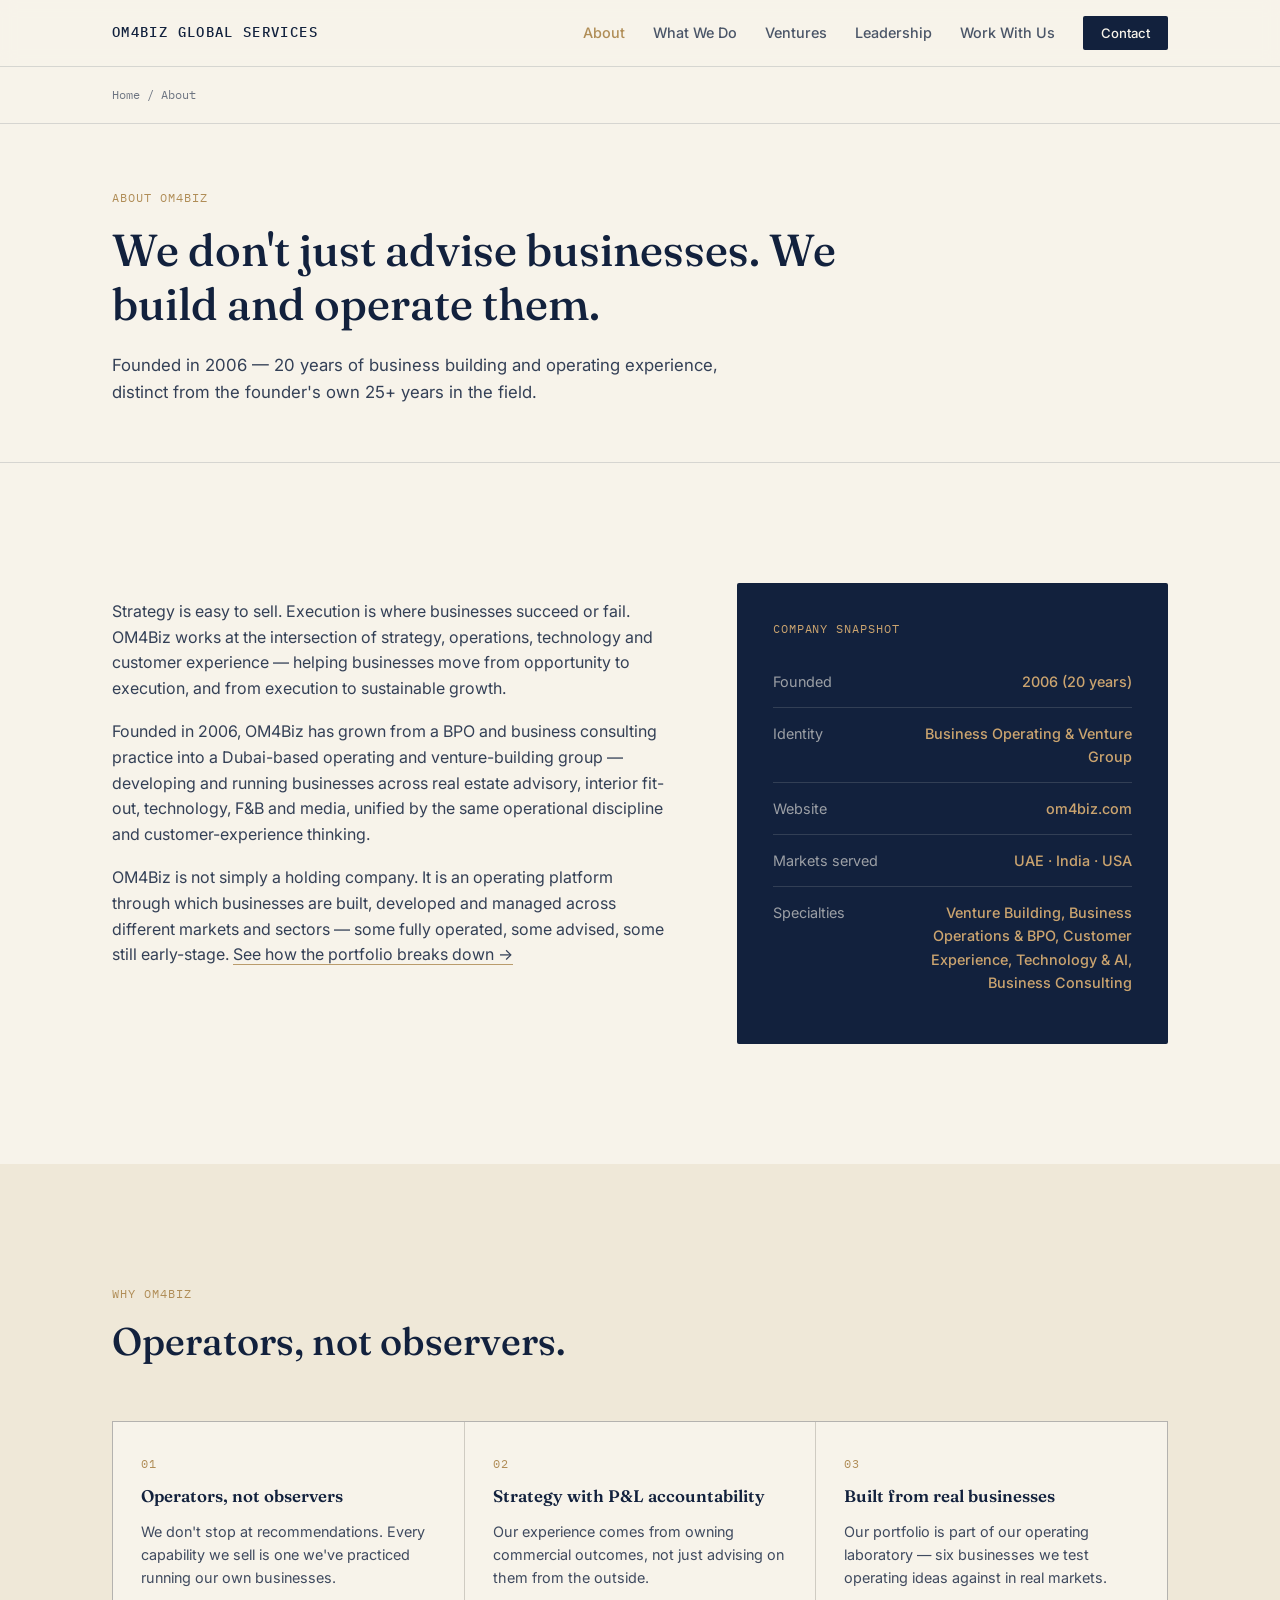
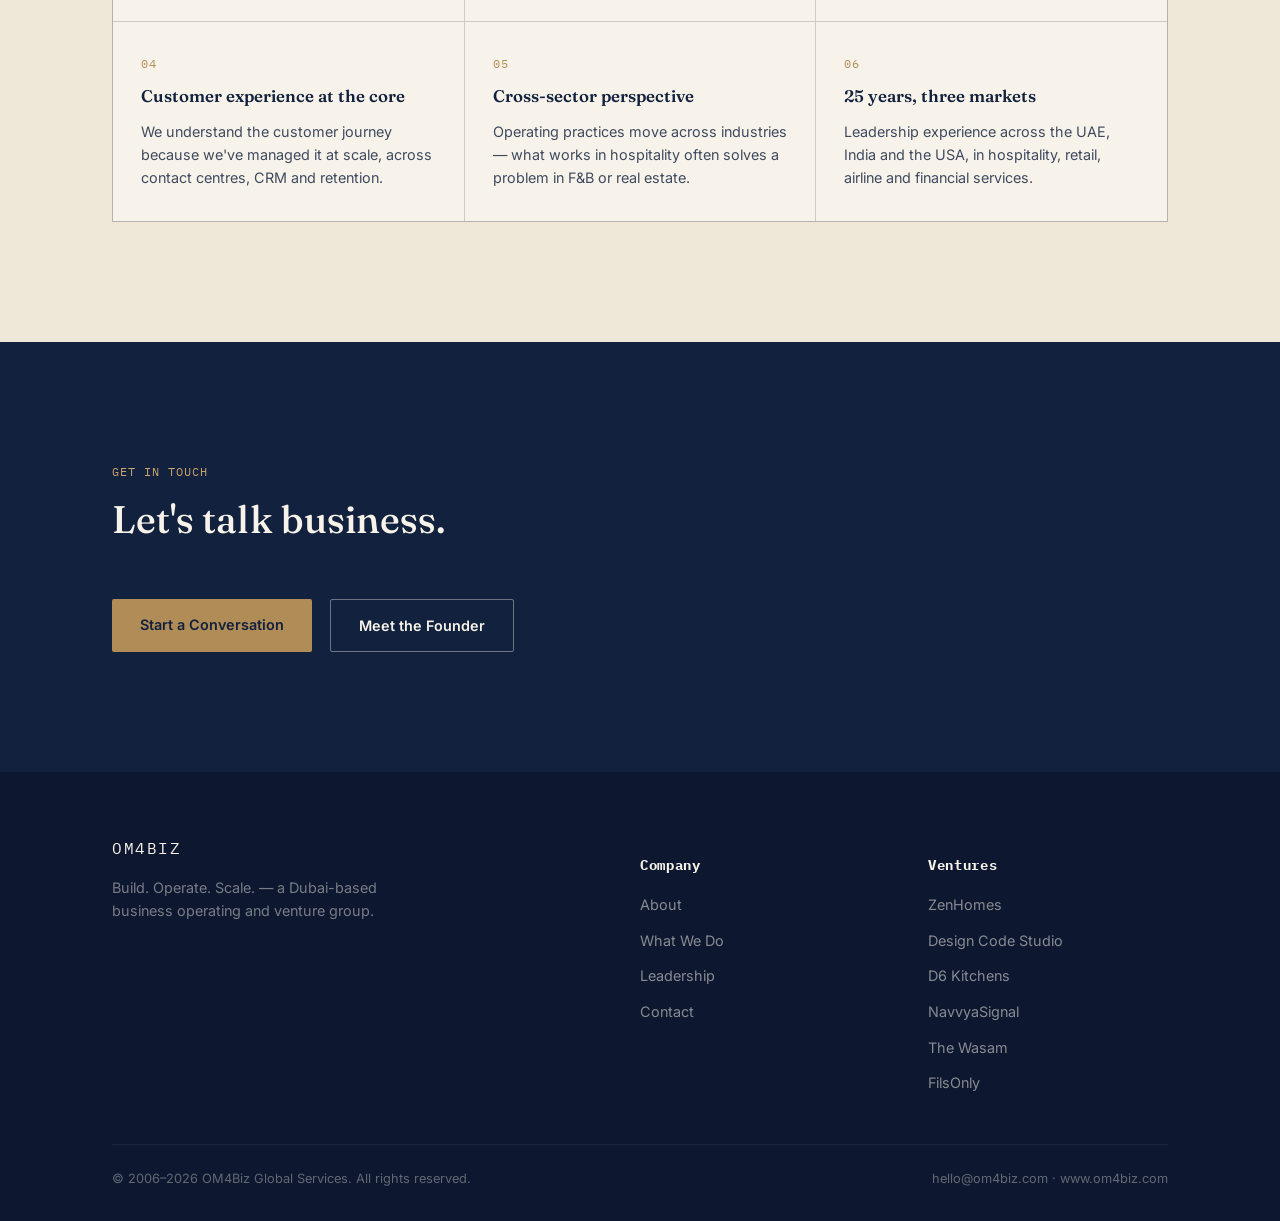
==== about/index.html @ bf088ee4 "Add full multi-page site Add full multi-page site" ====
<!DOCTYPE html>
<html lang="en">
<head>
<meta charset="UTF-8">
<meta name="viewport" content="width=device-width, initial-scale=1.0">
<title>About OM4Biz | Business Operating Group Dubai</title>
<meta name="description" content="OM4Biz was built on 25+ years of operating, customer experience and P&L leadership across the UAE, India and USA — 20 years as a company, developing six businesses and ventures.">
<link rel="canonical" href="https://www.om4biz.com/about/">
<meta property="og:title" content="About OM4Biz">
<meta property="og:description" content="OM4Biz was built on 25+ years of operating, customer experience and P&L leadership across the UAE, India and USA.">
<meta property="og:image" content="https://www.om4biz.com/og-image.png">
<meta property="og:type" content="website">
<meta property="og:url" content="https://www.om4biz.com/about/">
<meta name="twitter:card" content="summary_large_image">
<link rel="preconnect" href="https://fonts.googleapis.com">
<link rel="preconnect" href="https://fonts.gstatic.com" crossorigin>
<link href="https://fonts.googleapis.com/css2?family=Fraunces:opsz,wght@9..144,400;9..144,500;9..144,600;9..144,700&family=Inter:wght@400;500;600&family=IBM+Plex+Mono:wght@400;500&display=swap" rel="stylesheet">
<link rel="stylesheet" href="/assets/style.css">
<script type="application/ld+json">
{"@context":"https://schema.org","@type":"BreadcrumbList","itemListElement":[{"@type":"ListItem","position":1,"name":"Home","item":"https://www.om4biz.com/"},{"@type":"ListItem","position":2,"name":"About","item":"https://www.om4biz.com/about/"}]}
</script>
</head>
<body>

<header class="nav">
  <div class="nav-inner">
    <a class="nav-brand" href="/">OM4BIZ GLOBAL SERVICES</a>
    <ul class="nav-links">
      <li><a href="/about/" class="active">About</a></li>
      <li><a href="/what-we-do/">What We Do</a></li>
      <li><a href="/ventures/">Ventures</a></li>
      <li><a href="/leadership/">Leadership</a></li>
      <li><a href="/work-with-us/">Work With Us</a></li>
      <li><a href="/contact/" class="nav-cta">Contact</a></li>
    </ul>
  </div>
</header>

<nav class="breadcrumb"><div class="wrap"><a href="/">Home</a> / About</div></nav>

<section class="page-hero">
  <div class="wrap">
    <span class="mono">About OM4Biz</span>
    <h1>We don't just advise businesses. We build and operate them.</h1>
    <p class="lead">Founded in 2006 — 20 years of business building and operating experience, distinct from the founder's own 25+ years in the field.</p>
  </div>
</section>

<section>
  <div class="wrap">
    <div class="about-grid">
      <div class="reveal">
        <p>Strategy is easy to sell. Execution is where businesses succeed or fail. OM4Biz works at the intersection of strategy, operations, technology and customer experience — helping businesses move from opportunity to execution, and from execution to sustainable growth.</p>
        <p>Founded in 2006, OM4Biz has grown from a BPO and business consulting practice into a Dubai-based operating and venture-building group — developing and running businesses across real estate advisory, interior fit-out, technology, F&B and media, unified by the same operational discipline and customer-experience thinking.</p>
        <p>OM4Biz is not simply a holding company. It is an operating platform through which businesses are built, developed and managed across different markets and sectors — some fully operated, some advised, some still early-stage. <a href="/ventures/" style="border-bottom:1px solid var(--gold);text-decoration:none;">See how the portfolio breaks down →</a></p>
      </div>
      <div class="snapshot reveal">
        <div class="mono" style="color:var(--gold-soft);margin-bottom:18px;">Company snapshot</div>
        <div class="row"><dt>Founded</dt><dd>2006 (20 years)</dd></div>
        <div class="row"><dt>Identity</dt><dd>Business Operating & Venture Group</dd></div>
        <div class="row"><dt>Website</dt><dd>om4biz.com</dd></div>
        <div class="row"><dt>Markets served</dt><dd>UAE · India · USA</dd></div>
        <div class="row"><dt>Specialties</dt><dd>Venture Building, Business Operations & BPO, Customer Experience, Technology & AI, Business Consulting</dd></div>
      </div>
    </div>
  </div>
</section>

<section style="background:var(--paper-dim);">
  <div class="wrap">
    <div class="section-head reveal">
      <span class="mono">Why OM4Biz</span>
      <h2>Operators, not observers.</h2>
    </div>
    <div class="why-grid reveal">
      <div class="why-card">
        <span class="mono">01</span>
        <h3>Operators, not observers</h3>
        <p>We don't stop at recommendations. Every capability we sell is one we've practiced running our own businesses.</p>
      </div>
      <div class="why-card">
        <span class="mono">02</span>
        <h3>Strategy with P&L accountability</h3>
        <p>Our experience comes from owning commercial outcomes, not just advising on them from the outside.</p>
      </div>
      <div class="why-card">
        <span class="mono">03</span>
        <h3>Built from real businesses</h3>
        <p>Our portfolio is part of our operating laboratory — six businesses we test operating ideas against in real markets.</p>
      </div>
      <div class="why-card">
        <span class="mono">04</span>
        <h3>Customer experience at the core</h3>
        <p>We understand the customer journey because we've managed it at scale, across contact centres, CRM and retention.</p>
      </div>
      <div class="why-card">
        <span class="mono">05</span>
        <h3>Cross-sector perspective</h3>
        <p>Operating practices move across industries — what works in hospitality often solves a problem in F&B or real estate.</p>
      </div>
      <div class="why-card">
        <span class="mono">06</span>
        <h3>25 years, three markets</h3>
        <p>Leadership experience across the UAE, India and the USA, in hospitality, retail, airline and financial services.</p>
      </div>
    </div>
  </div>
</section>

<section id="contact-section">
  <div class="wrap">
    <div class="section-head reveal">
      <span class="mono">Get in touch</span>
      <h2>Let's talk business.</h2>
    </div>
    <div class="cta-row reveal">
      <a href="/contact/" class="btn btn-primary" style="background:var(--gold);color:var(--navy);">Start a Conversation</a>
      <a href="/leadership/" class="btn btn-outline" style="border-color:rgba(247,243,234,0.4);color:var(--paper);">Meet the Founder</a>
    </div>
  </div>
</section>

<footer>
  <div class="wrap">
    <div class="footer-grid">
      <div>
        <div class="footer-brand">OM4BIZ</div>
        <p style="max-width:320px;font-size:0.9rem;opacity:0.7;">Build. Operate. Scale. — a Dubai-based business operating and venture group.</p>
      </div>
      <div>
        <h4>Company</h4>
        <ul>
          <li><a href="/about/">About</a></li>
          <li><a href="/what-we-do/">What We Do</a></li>
          <li><a href="/leadership/">Leadership</a></li>
          <li><a href="/contact/">Contact</a></li>
        </ul>
      </div>
      <div>
        <h4>Ventures</h4>
        <ul>
          <li><a href="https://zenhomesglobal.com" target="_blank" rel="noopener">ZenHomes</a></li>
          <li><a href="https://designcode.ae" target="_blank" rel="noopener">Design Code Studio</a></li>
          <li><a href="https://d6kitchens.com" target="_blank" rel="noopener">D6 Kitchens</a></li>
          <li><a href="https://navvyasignal.com" target="_blank" rel="noopener">NavvyaSignal</a></li>
          <li><a href="https://thewasam.com" target="_blank" rel="noopener">The Wasam</a></li>
          <li><a href="https://www.filsonly.com" target="_blank" rel="noopener">FilsOnly</a></li>
        </ul>
      </div>
    </div>
    <div class="footer-bottom">
      <span>© 2006–2026 OM4Biz Global Services. All rights reserved.</span>
      <span>hello@om4biz.com · www.om4biz.com</span>
    </div>
  </div>
</footer>

<script src="/assets/reveal.js"></script>
</body>
</html>
---- assets/style.css ----
:root{
  --navy:#12213D;
  --navy-soft:#1c3057;
  --gold:#B08D57;
  --gold-soft:#cba46f;
  --paper:#F7F3EA;
  --paper-dim:#efe8d8;
  --ink:#1a1a1a;
  --line:rgba(18,33,61,0.14);
}
*{box-sizing:border-box;}
html{scroll-behavior:smooth;}
body{
  margin:0;
  background:var(--paper);
  color:var(--navy);
  font-family:'Inter',sans-serif;
  font-size:16px;
  line-height:1.6;
}
h1,h2,h3{
  font-family:'Fraunces',serif;
  color:var(--navy);
  margin:0;
}
.mono{
  font-family:'IBM Plex Mono',monospace;
  letter-spacing:0.08em;
  text-transform:uppercase;
  font-size:0.75rem;
}
a{color:inherit;}
.wrap{max-width:1120px;margin:0 auto;padding:0 32px;}
section{padding:120px 0;}

header.nav{
  position:sticky;top:0;z-index:50;
  background:rgba(247,243,234,0.92);
  backdrop-filter:blur(8px);
  border-bottom:1px solid var(--line);
}
.nav-inner{
  max-width:1120px;margin:0 auto;padding:20px 32px;
  display:flex;align-items:center;justify-content:space-between;
}
.nav-brand{font-family:'IBM Plex Mono',monospace;font-weight:500;letter-spacing:0.1em;font-size:0.85rem;text-decoration:none;}
.nav-links{display:flex;gap:28px;list-style:none;margin:0;padding:0;align-items:center;}
.nav-links a{text-decoration:none;font-size:0.9rem;font-weight:500;color:var(--navy);opacity:0.75;transition:opacity .2s;}
.nav-links a:hover,.nav-links a.active{opacity:1;color:var(--gold);}
.nav-links a.nav-cta{
  opacity:1;background:var(--navy);color:var(--paper);padding:9px 18px;border-radius:2px;font-size:0.82rem;
}
.nav-links a.nav-cta:hover{background:var(--gold);color:var(--navy);}

/* Breadcrumb */
.breadcrumb{padding:18px 0;border-bottom:1px solid var(--line);}
.breadcrumb .wrap{font-family:'IBM Plex Mono',monospace;font-size:0.78rem;opacity:0.6;}
.breadcrumb a{text-decoration:none;}
.breadcrumb a:hover{color:var(--gold);}

/* Homepage hero */
.hero{padding-top:100px;padding-bottom:80px;}
.eyebrow{color:var(--gold);font-weight:600;margin-bottom:20px;display:flex;gap:10px;align-items:center;}
.eyebrow::before{content:"";width:28px;height:1px;background:var(--gold);display:inline-block;}
.hero h1{font-size:clamp(2.4rem,4.5vw,3.6rem);font-weight:500;line-height:1.15;max-width:820px;}
.hero h1 em{font-style:italic;color:var(--gold);}
.hero p.lead{max-width:640px;margin:28px 0 40px;font-size:1.05rem;opacity:0.85;}

/* Subpage hero (smaller) */
.page-hero{padding:64px 0 56px;border-bottom:1px solid var(--line);}
.page-hero .mono{color:var(--gold);display:block;margin-bottom:16px;}
.page-hero h1{font-size:clamp(2rem,4vw,2.8rem);font-weight:500;line-height:1.2;max-width:760px;}
.page-hero p.lead{max-width:640px;margin:22px 0 0;font-size:1.05rem;opacity:0.85;}

.cta-row{display:flex;gap:18px;flex-wrap:wrap;}
.btn{
  display:inline-block;padding:14px 28px;border-radius:2px;
  font-weight:600;font-size:0.9rem;text-decoration:none;
  transition:all .2s;
}
.btn-primary{background:var(--navy);color:var(--paper);}
.btn-primary:hover{background:var(--gold);color:var(--navy);}
.btn-outline{border:1px solid var(--navy);color:var(--navy);}
.btn-outline:hover{border-color:var(--gold);color:var(--gold);}

.stat-row{
  display:grid;grid-template-columns:repeat(4,1fr);
  border-top:1px solid var(--line);margin-top:80px;padding-top:40px;gap:24px;
}
.stat b{display:block;font-family:'Fraunces',serif;font-size:2.2rem;color:var(--gold);font-weight:600;}
.stat span{font-size:0.85rem;opacity:0.7;}

.section-head{max-width:640px;margin-bottom:56px;}
.section-head .mono{color:var(--gold);margin-bottom:14px;display:block;}
.section-head h2{font-size:clamp(1.8rem,3vw,2.4rem);font-weight:500;line-height:1.25;}

.about-grid{display:grid;grid-template-columns:1.3fr 1fr;gap:64px;align-items:start;}
.about-grid p{opacity:0.85;margin-bottom:18px;}
.snapshot{background:var(--navy);color:var(--paper);padding:36px;border-radius:2px;}
.snapshot dl{margin:0;}
.snapshot .row{display:flex;justify-content:space-between;padding:14px 0;border-bottom:1px solid rgba(247,243,234,0.14);font-size:0.9rem;gap:16px;}
.snapshot .row:last-child{border-bottom:none;}
.snapshot dt{opacity:0.6;flex-shrink:0;}
.snapshot dd{margin:0;text-align:right;color:var(--gold-soft);font-weight:500;max-width:65%;}

/* Why grid */
.why-grid{display:grid;grid-template-columns:repeat(3,1fr);gap:1px;background:var(--line);border:1px solid var(--line);}
.why-card{background:var(--paper);padding:32px 28px;}
.why-card .mono{color:var(--gold);display:block;margin-bottom:10px;}
.why-card h3{font-size:1.05rem;font-weight:600;margin-bottom:10px;}
.why-card p{font-size:0.9rem;opacity:0.8;margin:0;}

.service-grid{display:grid;grid-template-columns:repeat(3,1fr);gap:1px;background:var(--line);border:1px solid var(--line);}
.grid-4{display:grid;grid-template-columns:repeat(4,1fr);gap:1px;background:var(--line);border:1px solid var(--line);}
.grid-2{display:grid;grid-template-columns:repeat(2,1fr);gap:1px;background:var(--line);border:1px solid var(--line);}
.service-card{background:var(--paper);padding:36px 30px;}
.service-card .mono{color:var(--gold);display:block;margin-bottom:12px;}
.service-card h3{font-size:1.1rem;font-weight:600;margin-bottom:12px;}
.service-card p{font-size:0.92rem;opacity:0.8;margin:0;}
.service-card a.card-link{display:inline-block;margin-top:16px;font-family:'IBM Plex Mono',monospace;font-size:0.78rem;text-decoration:none;border-bottom:1px solid var(--gold);padding-bottom:2px;}
.service-card a.card-link:hover{color:var(--gold);}
.subsection-head{margin:80px 0 32px;}
.subsection-head .mono{color:var(--gold);display:block;margin-bottom:12px;}
.subsection-head h3{font-size:1.4rem;font-weight:500;}

/* Ventures / portfolio */
.portfolio-note{max-width:760px;opacity:0.75;margin-bottom:48px;}
.venture{
  display:grid;grid-template-columns:88px 1fr;gap:28px;
  padding:36px 0;border-top:1px solid var(--line);
}
.venture:last-child{border-bottom:1px solid var(--line);}
.venture-mark{
  width:56px;height:56px;border-radius:2px;background:var(--navy);color:var(--gold-soft);
  display:flex;align-items:center;justify-content:center;font-family:'Fraunces',serif;font-size:1.3rem;font-weight:600;
}
.venture .sector{color:var(--gold);display:block;margin-bottom:8px;}
.venture h3{font-size:1.3rem;font-weight:600;margin-bottom:10px;display:inline-block;}
.venture .status{
  font-family:'IBM Plex Mono',monospace;font-size:0.68rem;letter-spacing:0.08em;text-transform:uppercase;
  color:var(--gold);border:1px solid var(--gold);border-radius:20px;padding:3px 10px;margin-left:12px;vertical-align:middle;
}
.venture p{opacity:0.82;margin:0 0 10px;max-width:640px;}
.venture a.ext{
  font-family:'IBM Plex Mono',monospace;font-size:0.82rem;color:var(--navy);
  text-decoration:none;border-bottom:1px solid var(--gold);padding-bottom:2px;
}
.venture a.ext:hover{color:var(--gold);}
.venture-close{margin-top:48px;padding-top:40px;border-top:1px solid var(--line);text-align:center;}
.venture-close p.big{font-family:'Fraunces',serif;font-size:1.3rem;margin-bottom:16px;}
.venture-close .tag-cloud{justify-content:center;}

/* Case study */
.case-study{background:var(--navy-soft);color:var(--paper);border-radius:2px;padding:44px;margin-top:64px;}
.case-study .mono{color:var(--gold-soft);display:block;margin-bottom:10px;}
.case-study h3{color:var(--paper);font-size:1.5rem;margin-bottom:24px;}
.case-grid{display:grid;grid-template-columns:repeat(3,1fr);gap:32px;}
.case-grid .lbl{font-family:'IBM Plex Mono',monospace;font-size:0.72rem;letter-spacing:0.08em;text-transform:uppercase;color:var(--gold-soft);display:block;margin-bottom:8px;}
.case-grid p{margin:0;opacity:0.88;font-size:0.94rem;}

.tag-cloud{display:flex;flex-wrap:wrap;gap:10px;margin-top:24px;}
.tag-cloud span{
  font-family:'IBM Plex Mono',monospace;font-size:0.78rem;
  border:1px solid var(--line);padding:7px 14px;border-radius:20px;opacity:0.8;
}

/* Leadership / timeline */
.lead-grid{display:grid;grid-template-columns:1fr 1.4fr;gap:64px;align-items:start;}
.lead-card{background:var(--navy);color:var(--paper);padding:40px;border-radius:2px;text-align:center;}
.avatar-placeholder{
  width:104px;height:104px;border-radius:50%;margin:0 auto 20px;
  background:linear-gradient(145deg,var(--gold-soft),var(--gold));
  display:flex;align-items:center;justify-content:center;
  font-family:'Fraunces',serif;font-size:2rem;font-weight:600;color:var(--navy);
}
.lead-card .mono{color:var(--gold-soft);display:block;margin-bottom:6px;}
.lead-card h3{color:var(--paper);font-size:1.3rem;margin-bottom:4px;}
.lead-card p.role{opacity:0.7;font-size:0.9rem;margin-bottom:26px;}
.lead-card .companies{display:flex;flex-wrap:wrap;gap:8px 16px;font-size:0.78rem;font-family:'IBM Plex Mono',monospace;opacity:0.65;justify-content:center;}
blockquote{
  font-family:'Fraunces',serif;font-style:italic;font-size:1.4rem;
  color:var(--navy);border-left:3px solid var(--gold);padding-left:24px;margin:32px 0;
}
.signoff{font-family:'IBM Plex Mono',monospace;letter-spacing:0.1em;text-transform:uppercase;font-size:0.85rem;color:var(--gold);margin-top:28px;}

.timeline{margin-top:32px;}
.timeline-row{display:grid;grid-template-columns:200px 1fr;gap:24px;padding:22px 0;border-top:1px solid var(--line);}
.timeline-row:last-child{border-bottom:1px solid var(--line);}
.timeline-row .company{font-family:'IBM Plex Mono',monospace;font-weight:500;font-size:0.85rem;color:var(--gold);line-height:1.5;}
.timeline-row .company .when{display:block;font-family:'Inter',sans-serif;font-weight:400;text-transform:none;letter-spacing:0;opacity:0.55;font-size:0.78rem;margin-top:6px;}
.timeline-row .detail{opacity:0.85;font-size:0.92rem;}
.timeline-row .detail b{color:var(--navy);}
.timeline-row .detail ul{margin:10px 0 0;padding-left:18px;}
.timeline-row .detail li{margin-bottom:5px;}
@media (max-width:860px){.timeline-row{grid-template-columns:1fr;gap:6px;}}

/* Contact */
#contact-section{background:var(--navy);color:var(--paper);}
#contact-section .section-head h2{color:var(--paper);}
#contact-section .section-head .mono{color:var(--gold-soft);}
.contact-grid{display:grid;grid-template-columns:1fr 1fr;gap:64px;}
.contact-info p{opacity:0.75;margin-bottom:32px;max-width:420px;}
.contact-row{display:flex;gap:16px;align-items:flex-start;margin-bottom:24px;}
.contact-row .icon{
  width:36px;height:36px;border:1px solid rgba(247,243,234,0.25);border-radius:50%;
  display:flex;align-items:center;justify-content:center;color:var(--gold-soft);font-size:0.85rem;flex-shrink:0;
}
.contact-row .lbl{font-size:0.78rem;opacity:0.55;margin-bottom:2px;}
form{display:flex;flex-direction:column;gap:16px;}
form input, form textarea, form select{
  background:rgba(247,243,234,0.06);border:1px solid rgba(247,243,234,0.2);
  color:var(--paper);padding:14px 16px;border-radius:2px;font-family:'Inter',sans-serif;font-size:0.92rem;width:100%;
}
form select{appearance:none;}
form select option{color:var(--ink);}
form label.field-label{font-size:0.78rem;opacity:0.6;margin-bottom:-8px;}
.check-grid{display:grid;grid-template-columns:1fr 1fr;gap:10px 16px;}
.check-item{display:flex;align-items:center;gap:8px;font-size:0.88rem;opacity:0.85;}
.check-item input{width:auto;padding:0;}
form input::placeholder, form textarea::placeholder{color:rgba(247,243,234,0.4);}
form textarea{min-height:100px;resize:vertical;}
form button{
  background:var(--gold);color:var(--navy);border:none;padding:15px 28px;
  font-weight:600;border-radius:2px;cursor:pointer;font-size:0.9rem;transition:opacity .2s;
}
form button:hover{opacity:0.85;}
.form-note{font-size:0.78rem;opacity:0.5;margin-top:4px;}

footer{background:#0d1830;color:rgba(247,243,234,0.65);padding:64px 0 32px;}
.footer-grid{display:grid;grid-template-columns:2fr 1fr 1fr;gap:48px;margin-bottom:48px;}
footer h4{color:var(--paper);font-size:0.85rem;margin-bottom:16px;font-family:'IBM Plex Mono',monospace;letter-spacing:0.05em;}
footer ul{list-style:none;margin:0;padding:0;display:flex;flex-direction:column;gap:10px;}
footer a{text-decoration:none;font-size:0.9rem;opacity:0.8;}
footer a:hover{opacity:1;color:var(--gold-soft);}
.footer-brand{font-family:'IBM Plex Mono',monospace;color:var(--paper);letter-spacing:0.1em;margin-bottom:14px;}
.footer-bottom{border-top:1px solid rgba(247,243,234,0.1);padding-top:24px;font-size:0.8rem;opacity:0.55;display:flex;justify-content:space-between;flex-wrap:wrap;gap:12px;}

.reveal{opacity:0;transform:translateY(16px);transition:opacity .6s ease, transform .6s ease;}
.reveal.in{opacity:1;transform:translateY(0);}

@media (max-width:860px){
  .nav-links{display:none;}
  .stat-row{grid-template-columns:repeat(2,1fr);}
  .about-grid, .lead-grid, .contact-grid{grid-template-columns:1fr;}
  .service-grid, .grid-4, .grid-2, .why-grid, .case-grid{grid-template-columns:1fr;}
  .footer-grid{grid-template-columns:1fr;}
  .check-grid{grid-template-columns:1fr;}
  section{padding:72px 0;}
}
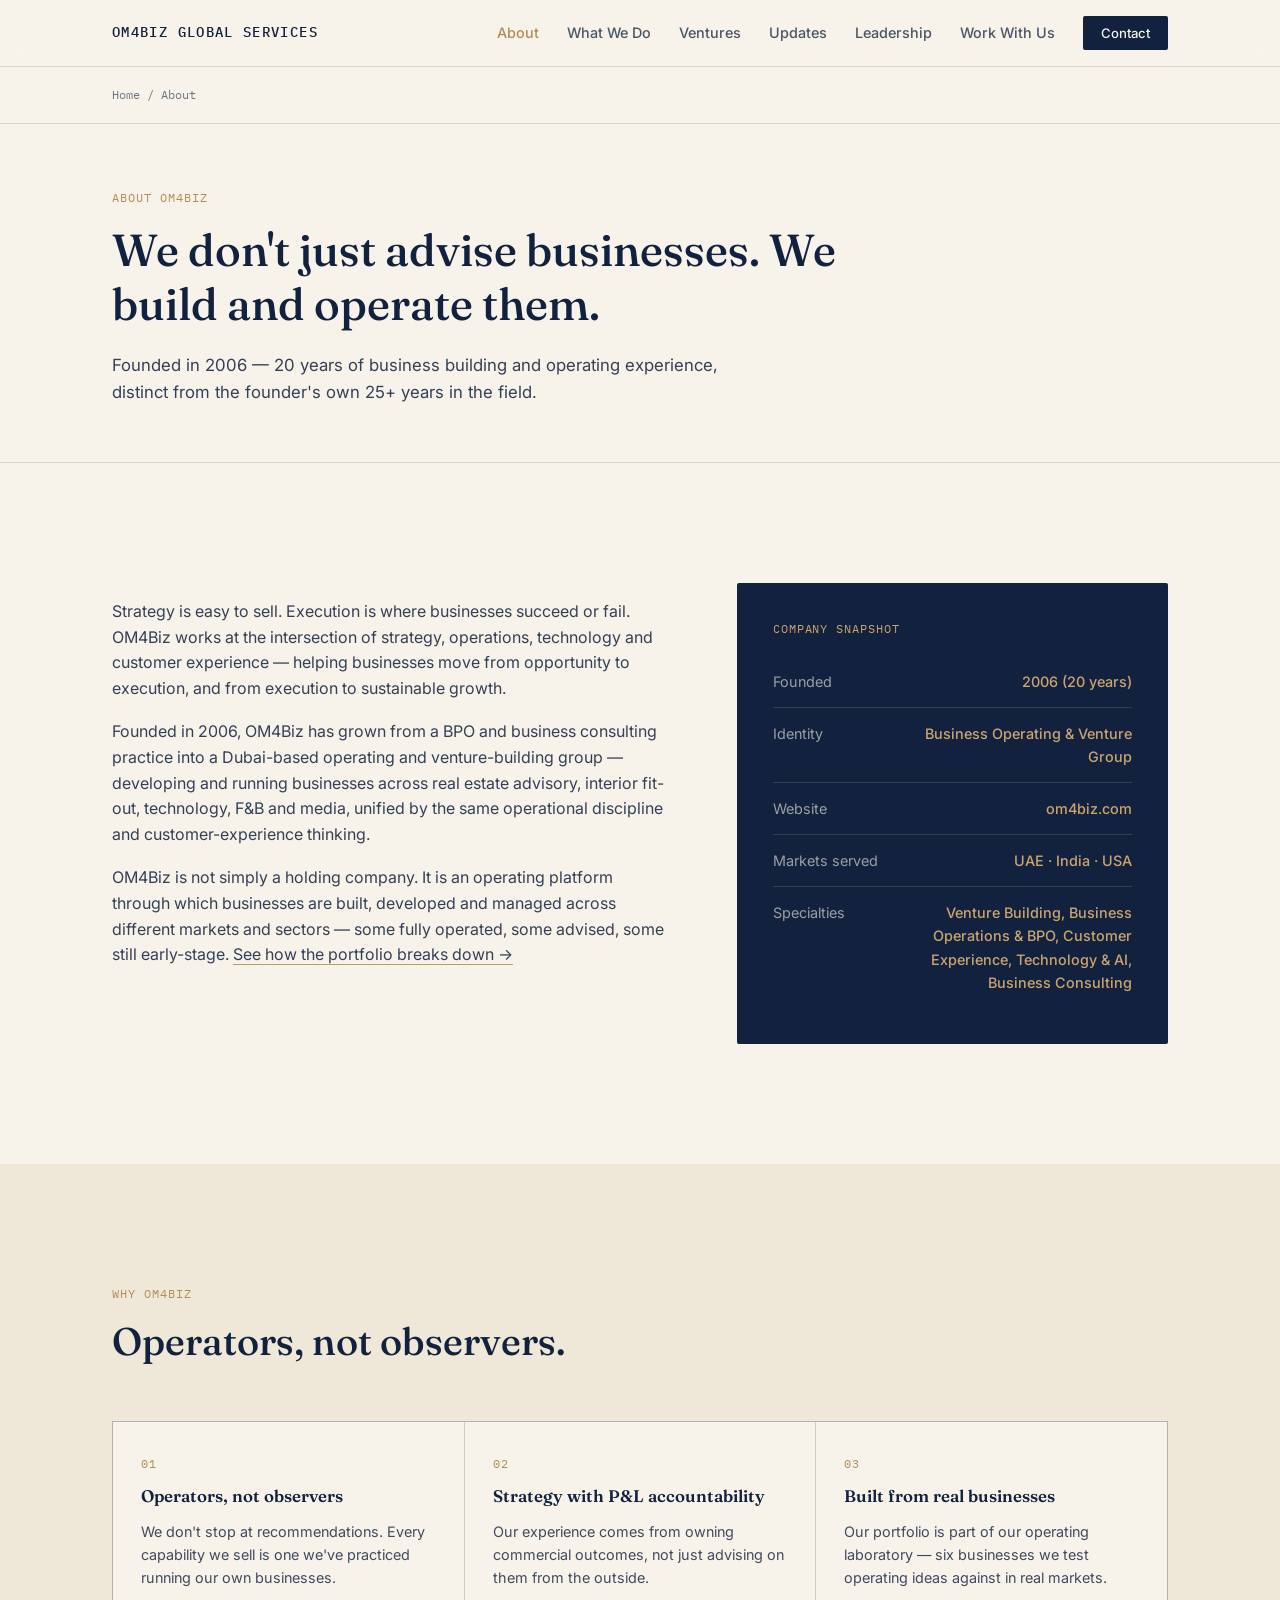
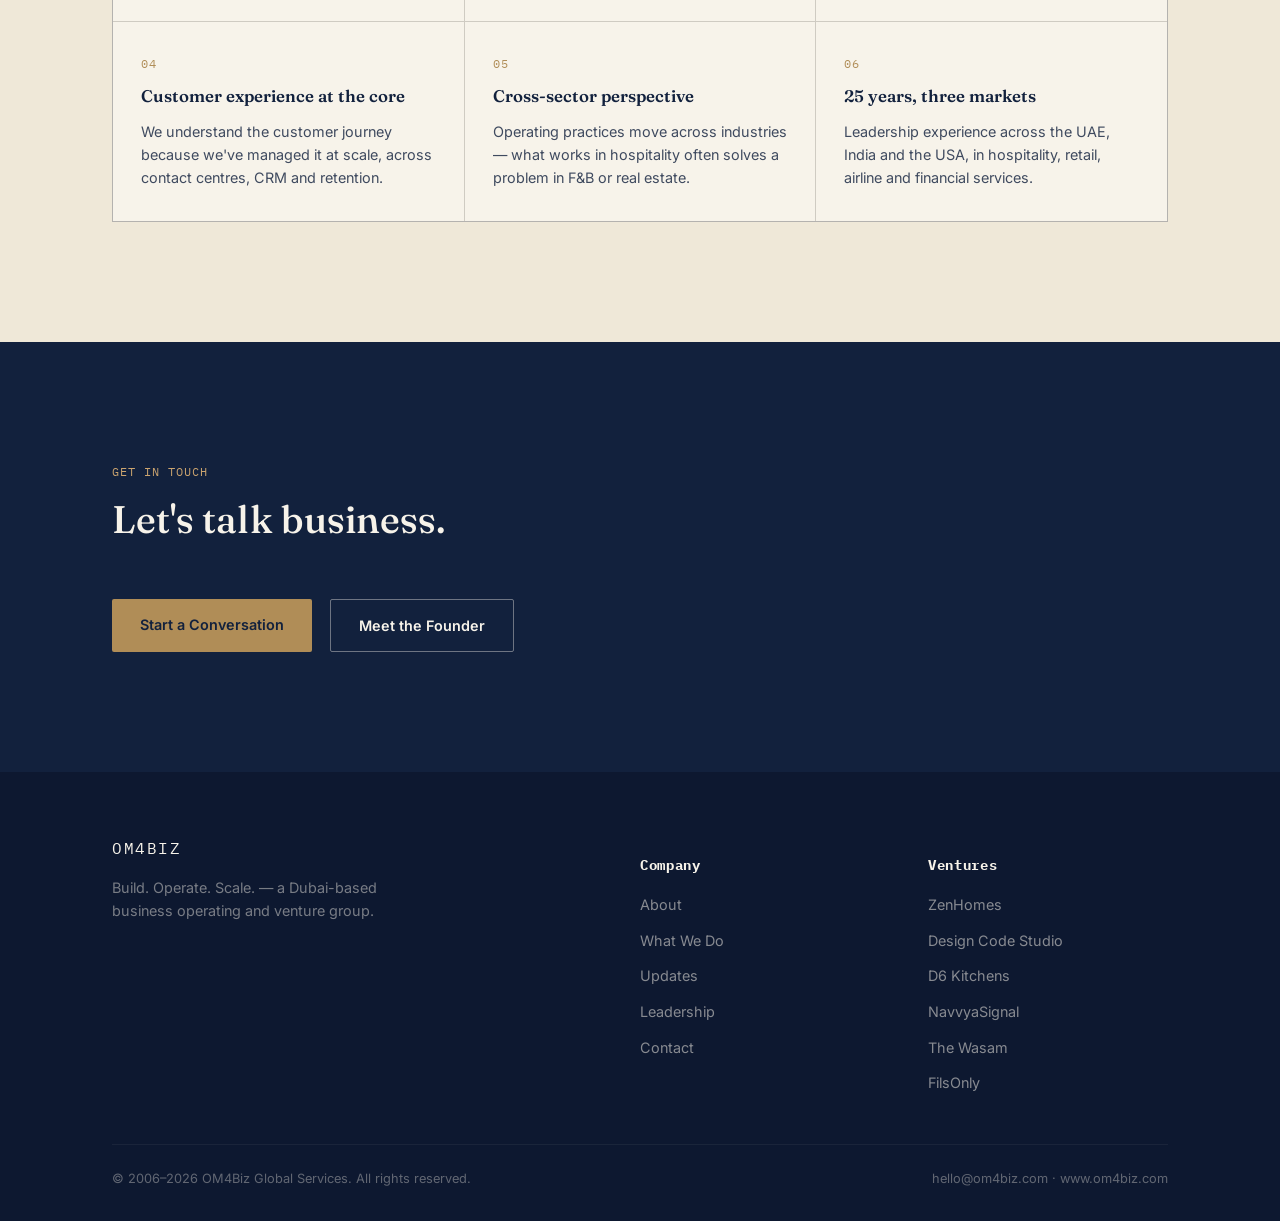
==== commit 51cd7582: "feat: add automated Updates section and RSS feed" ====
--- a/about/index.html
+++ b/about/index.html
@@ -6,6 +6,7 @@
 <title>About OM4Biz | Business Operating Group Dubai</title>
 <meta name="description" content="OM4Biz was built on 25+ years of operating, customer experience and P&L leadership across the UAE, India and USA — 20 years as a company, developing six businesses and ventures.">
 <link rel="canonical" href="https://www.om4biz.com/about/">
+<link rel="alternate" type="application/rss+xml" title="OM4Biz Updates" href="https://www.om4biz.com/feed.xml">
 <meta property="og:title" content="About OM4Biz">
 <meta property="og:description" content="OM4Biz was built on 25+ years of operating, customer experience and P&L leadership across the UAE, India and USA.">
 <meta property="og:image" content="https://www.om4biz.com/og-image.png">
@@ -29,6 +30,7 @@
       <li><a href="/about/" class="active">About</a></li>
       <li><a href="/what-we-do/">What We Do</a></li>
       <li><a href="/ventures/">Ventures</a></li>
+      <li><a href="/updates/">Updates</a></li>
       <li><a href="/leadership/">Leadership</a></li>
       <li><a href="/work-with-us/">Work With Us</a></li>
       <li><a href="/contact/" class="nav-cta">Contact</a></li>
@@ -132,6 +134,7 @@
         <ul>
           <li><a href="/about/">About</a></li>
           <li><a href="/what-we-do/">What We Do</a></li>
+          <li><a href="/updates/">Updates</a></li>
           <li><a href="/leadership/">Leadership</a></li>
           <li><a href="/contact/">Contact</a></li>
         </ul>
--- a/assets/style.css
+++ b/assets/style.css
@@ -194,6 +194,24 @@
 .timeline-row .detail li{margin-bottom:5px;}
 @media (max-width:860px){.timeline-row{grid-template-columns:1fr;gap:6px;}}
 
+/* Updates */
+.rss-link{font-family:'IBM Plex Mono',monospace;font-size:0.82rem;color:var(--navy);text-decoration:none;border-bottom:1px solid var(--gold);padding-bottom:2px;}
+.rss-link:hover{color:var(--gold);}
+.empty-state{max-width:640px;padding:48px 0;opacity:0.8;}
+.empty-state a{color:var(--navy);border-bottom:1px solid var(--gold);text-decoration:none;}
+.update-list{display:flex;flex-direction:column;}
+.update-card{display:grid;grid-template-columns:88px 1fr;gap:28px;padding:36px 0;border-top:1px solid var(--line);}
+.update-card:last-child{border-bottom:1px solid var(--line);}
+.update-mark{width:56px;height:56px;border-radius:2px;background:var(--navy-soft);background-size:cover;background-position:center;}
+.update-meta{color:var(--gold);display:block;margin-bottom:8px;}
+.update-card h3{font-size:1.25rem;font-weight:600;margin-bottom:10px;}
+.update-card h3 a{color:var(--ink);text-decoration:none;}
+.update-card h3 a:hover{color:var(--gold);}
+.update-card p{opacity:0.82;margin:0 0 10px;max-width:640px;}
+.update-body{opacity:0.9;line-height:1.75;}
+.update-body p{margin-bottom:20px;}
+@media (max-width:860px){.update-card{grid-template-columns:1fr;gap:10px;}}
+
 /* Contact */
 #contact-section{background:var(--navy);color:var(--paper);}
 #contact-section .section-head h2{color:var(--paper);}
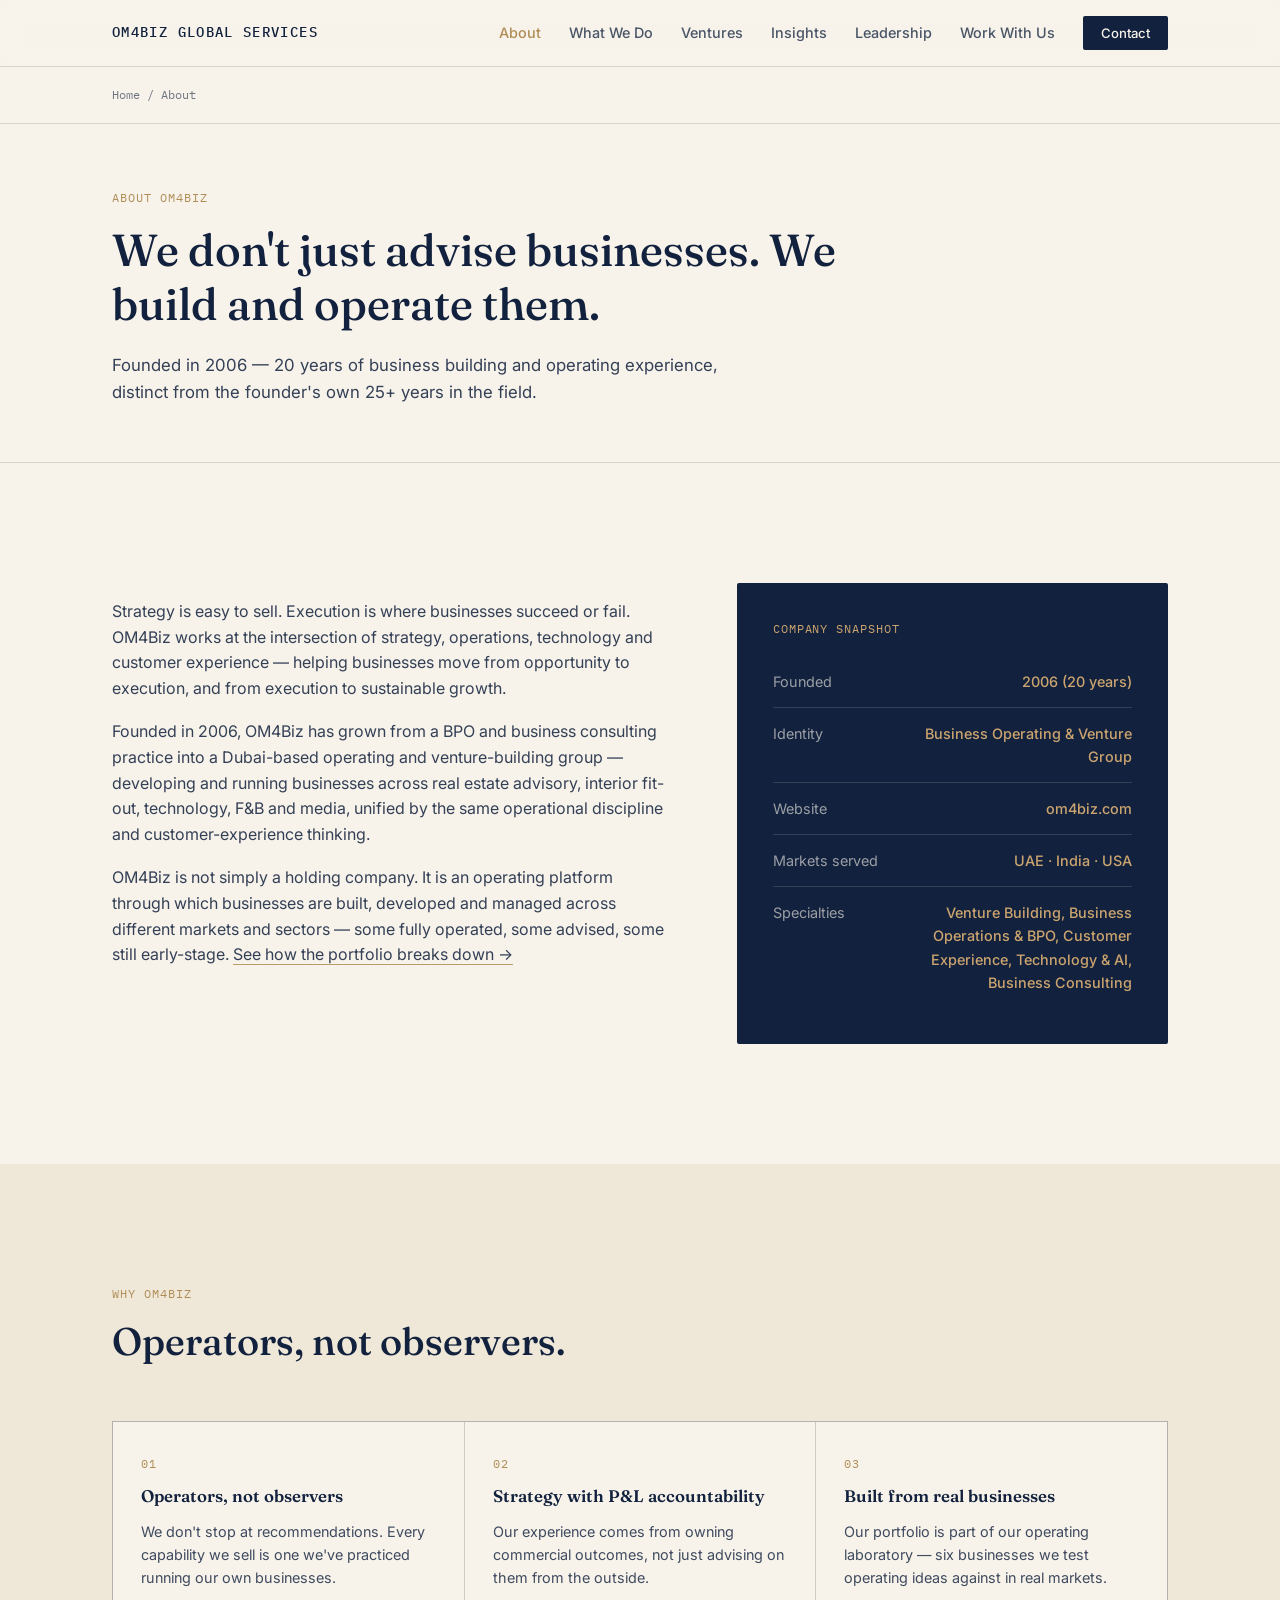
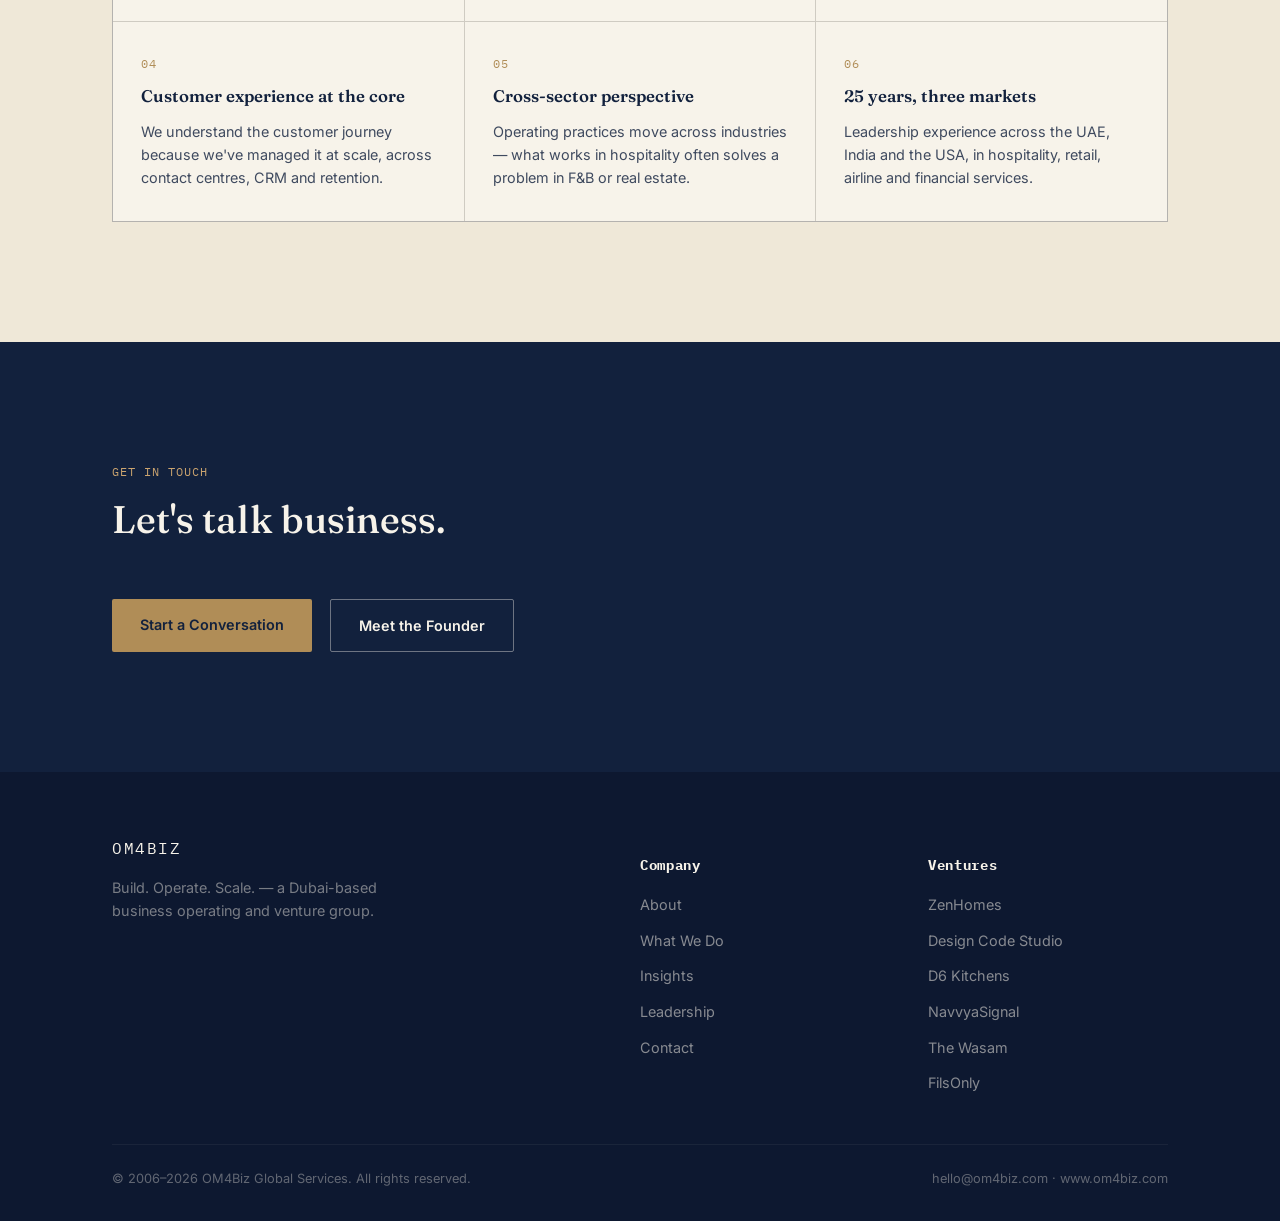
==== commit f5230447: "Rename Updates to Insights; publish UAE retail T-Sukuk insight" ====
--- a/about/index.html
+++ b/about/index.html
@@ -6,7 +6,7 @@
 <title>About OM4Biz | Business Operating Group Dubai</title>
 <meta name="description" content="OM4Biz was built on 25+ years of operating, customer experience and P&L leadership across the UAE, India and USA — 20 years as a company, developing six businesses and ventures.">
 <link rel="canonical" href="https://www.om4biz.com/about/">
-<link rel="alternate" type="application/rss+xml" title="OM4Biz Updates" href="https://www.om4biz.com/feed.xml">
+<link rel="alternate" type="application/rss+xml" title="OM4Biz Insights" href="https://www.om4biz.com/feed.xml">
 <meta property="og:title" content="About OM4Biz">
 <meta property="og:description" content="OM4Biz was built on 25+ years of operating, customer experience and P&L leadership across the UAE, India and USA.">
 <meta property="og:image" content="https://www.om4biz.com/og-image.png">
@@ -30,7 +30,7 @@
       <li><a href="/about/" class="active">About</a></li>
       <li><a href="/what-we-do/">What We Do</a></li>
       <li><a href="/ventures/">Ventures</a></li>
-      <li><a href="/updates/">Updates</a></li>
+      <li><a href="/insights/">Insights</a></li>
       <li><a href="/leadership/">Leadership</a></li>
       <li><a href="/work-with-us/">Work With Us</a></li>
       <li><a href="/contact/" class="nav-cta">Contact</a></li>
@@ -134,7 +134,7 @@
         <ul>
           <li><a href="/about/">About</a></li>
           <li><a href="/what-we-do/">What We Do</a></li>
-          <li><a href="/updates/">Updates</a></li>
+          <li><a href="/insights/">Insights</a></li>
           <li><a href="/leadership/">Leadership</a></li>
           <li><a href="/contact/">Contact</a></li>
         </ul>
--- a/assets/style.css
+++ b/assets/style.css
@@ -265,3 +265,24 @@
   .check-grid{grid-template-columns:1fr;}
   section{padding:72px 0;}
 }
+/* Insights article body */
+.update-byline{margin-top:22px;font-size:0.92rem;opacity:0.8;}
+.update-byline strong{color:var(--navy);font-weight:600;}
+.update-body h2{font-size:1.6rem;font-weight:500;line-height:1.25;margin:52px 0 16px;}
+.update-body h3{font-family:'Inter',sans-serif;font-size:1.05rem;font-weight:600;margin:28px 0 8px;}
+.update-body ul{margin:0 0 20px 20px;padding:0;}
+.update-body li{margin-bottom:10px;}
+.update-body .facts{display:grid;grid-template-columns:repeat(3,1fr);gap:24px 28px;background:var(--navy);color:var(--paper);padding:32px;border-radius:2px;margin:8px 0 40px;}
+.update-body .facts b{display:block;font-family:'Fraunces',serif;font-size:1.8rem;font-weight:600;line-height:1.1;color:var(--paper);}
+.update-body .facts .gold b{color:var(--gold-soft);}
+.update-body .facts span{display:block;margin-top:6px;font-size:0.82rem;opacity:0.75;}
+.update-body .tbl{overflow-x:auto;margin:22px 0 28px;border:1px solid var(--line);}
+.update-body table{border-collapse:collapse;width:100%;min-width:520px;font-size:0.92rem;}
+.update-body th,.update-body td{text-align:left;padding:12px 16px;border-bottom:1px solid var(--line);}
+.update-body th{font-family:'IBM Plex Mono',monospace;font-size:0.78rem;font-weight:500;background:var(--paper-dim);}
+.update-body tr:last-child td{border-bottom:0;}
+.update-body td.num{font-family:'IBM Plex Mono',monospace;}
+.update-body .note{border-left:3px solid var(--gold);background:var(--paper-dim);padding:20px 24px;margin:28px 0;}
+.update-body .note p:last-child{margin:0;}
+.update-body .disclaimer{font-size:0.85rem;opacity:0.7;border-top:1px solid var(--line);padding-top:22px;margin-top:44px;}
+@media (max-width:860px){.update-body .facts{grid-template-columns:repeat(2,1fr);padding:24px;}}
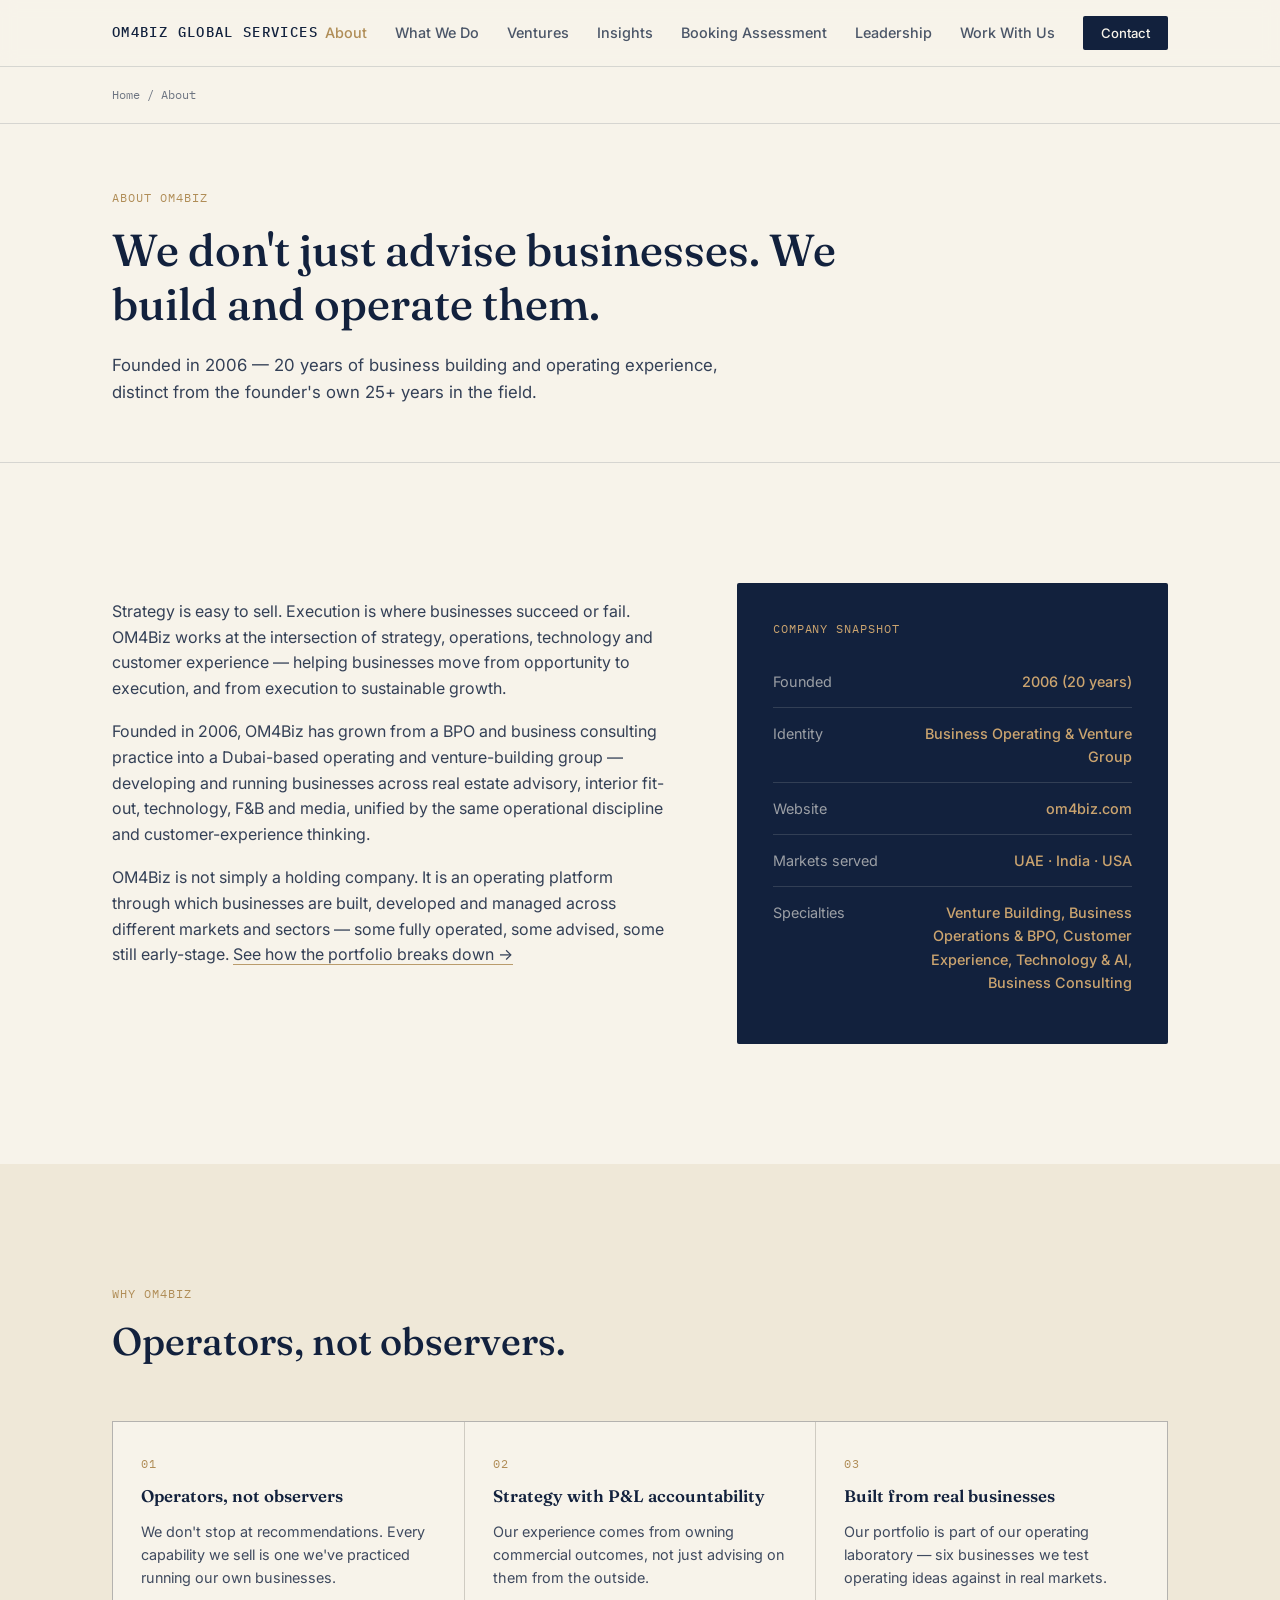
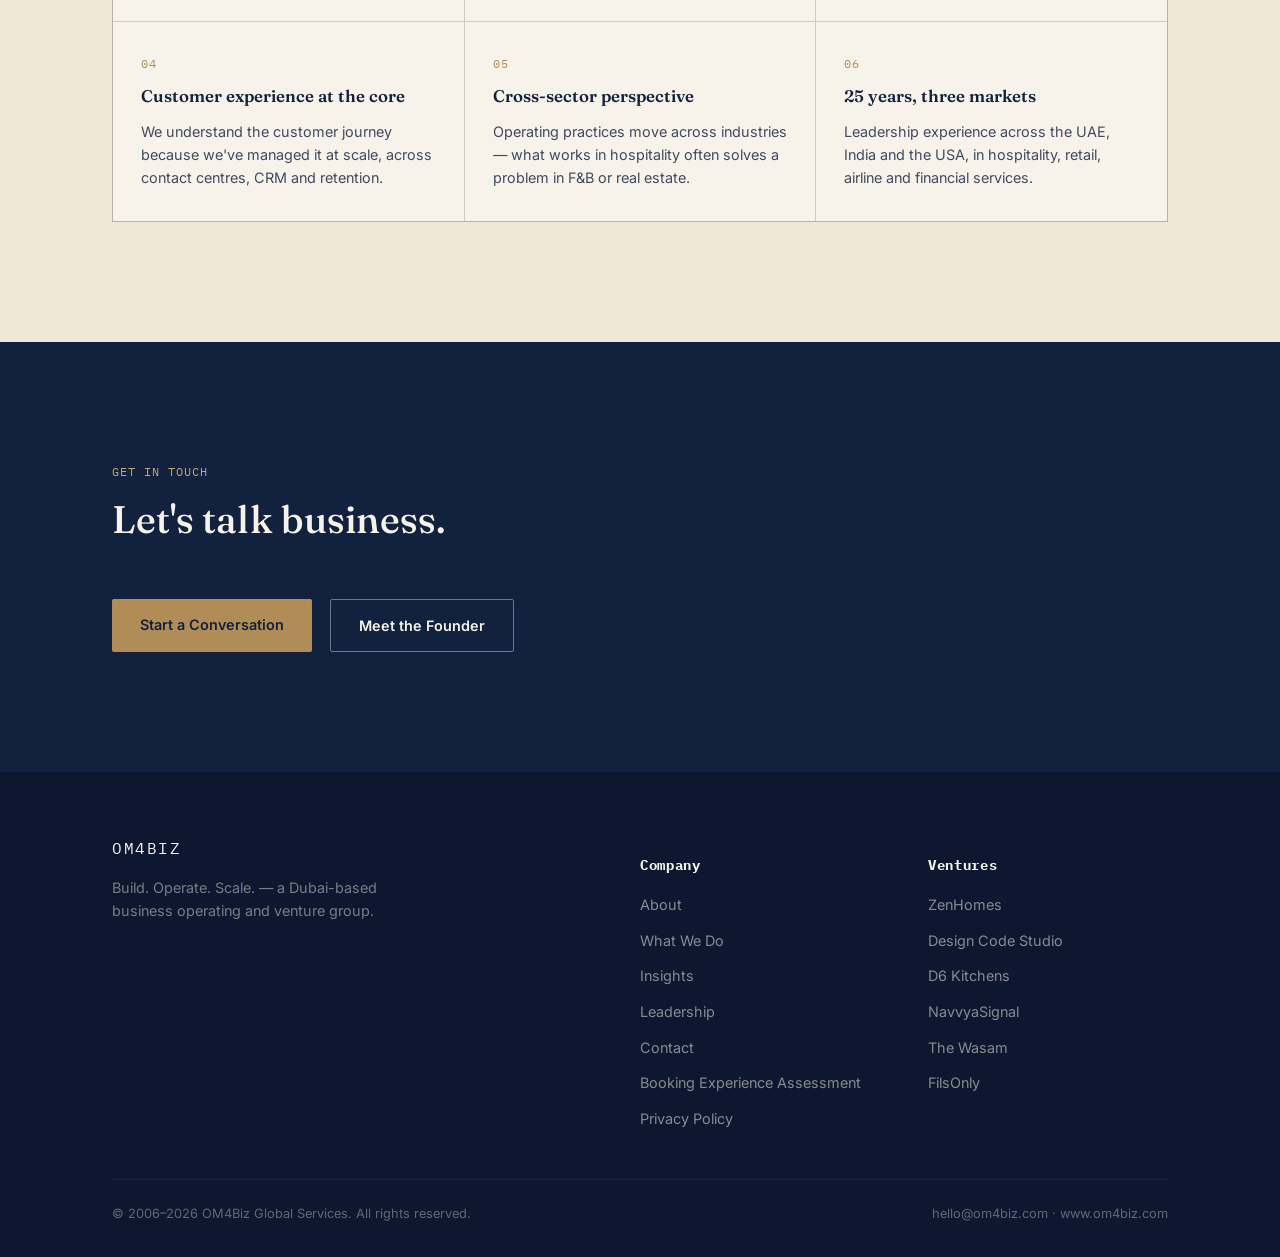
==== commit ebb66ec1: "Add Booking Experience Assessment page, assessment terms and privacy policy; link in nav, footer and" ====
--- a/about/index.html
+++ b/about/index.html
@@ -31,6 +31,7 @@
       <li><a href="/what-we-do/">What We Do</a></li>
       <li><a href="/ventures/">Ventures</a></li>
       <li><a href="/insights/">Insights</a></li>
+      <li><a href="/booking-assessment/">Booking Assessment</a></li>
       <li><a href="/leadership/">Leadership</a></li>
       <li><a href="/work-with-us/">Work With Us</a></li>
       <li><a href="/contact/" class="nav-cta">Contact</a></li>
@@ -137,6 +138,8 @@
           <li><a href="/insights/">Insights</a></li>
           <li><a href="/leadership/">Leadership</a></li>
           <li><a href="/contact/">Contact</a></li>
+          <li><a href="/booking-assessment/">Booking Experience Assessment</a></li>
+          <li><a href="/privacy-policy/">Privacy Policy</a></li>
         </ul>
       </div>
       <div>
--- a/assets/style.css
+++ b/assets/style.css
@@ -286,3 +286,15 @@
 .update-body .note p:last-child{margin:0;}
 .update-body .disclaimer{font-size:0.85rem;opacity:0.7;border-top:1px solid var(--line);padding-top:22px;margin-top:44px;}
 @media (max-width:860px){.update-body .facts{grid-template-columns:repeat(2,1fr);padding:24px;}}
+/* Insights spacing + share bar */
+.page-hero.insights-hero{padding:36px 0 40px;}
+section.insights-main{padding-top:24px;}
+.update-list .update-card:first-child{border-top:0;padding-top:16px;}
+.share-bar{display:flex;align-items:center;gap:10px;margin-top:22px;}
+.share-label{font-family:'IBM Plex Mono',monospace;font-size:0.78rem;opacity:0.7;margin-right:4px;}
+.share-btn{position:relative;display:inline-flex;align-items:center;justify-content:center;width:38px;height:38px;border:1px solid var(--line);border-radius:2px;background:transparent;color:var(--navy);cursor:pointer;transition:background .2s,color .2s,border-color .2s;}
+.share-btn svg{width:17px;height:17px;fill:currentColor;}
+.share-btn:hover,.share-btn.copied{background:var(--navy);color:var(--paper);border-color:var(--navy);}
+.share-btn:focus-visible{outline:2px solid var(--gold);outline-offset:2px;}
+.share-copied{position:absolute;left:calc(100% + 10px);white-space:nowrap;font-size:0.8rem;color:var(--navy);}
+@media (max-width:860px){section.insights-main{padding-top:16px;}}
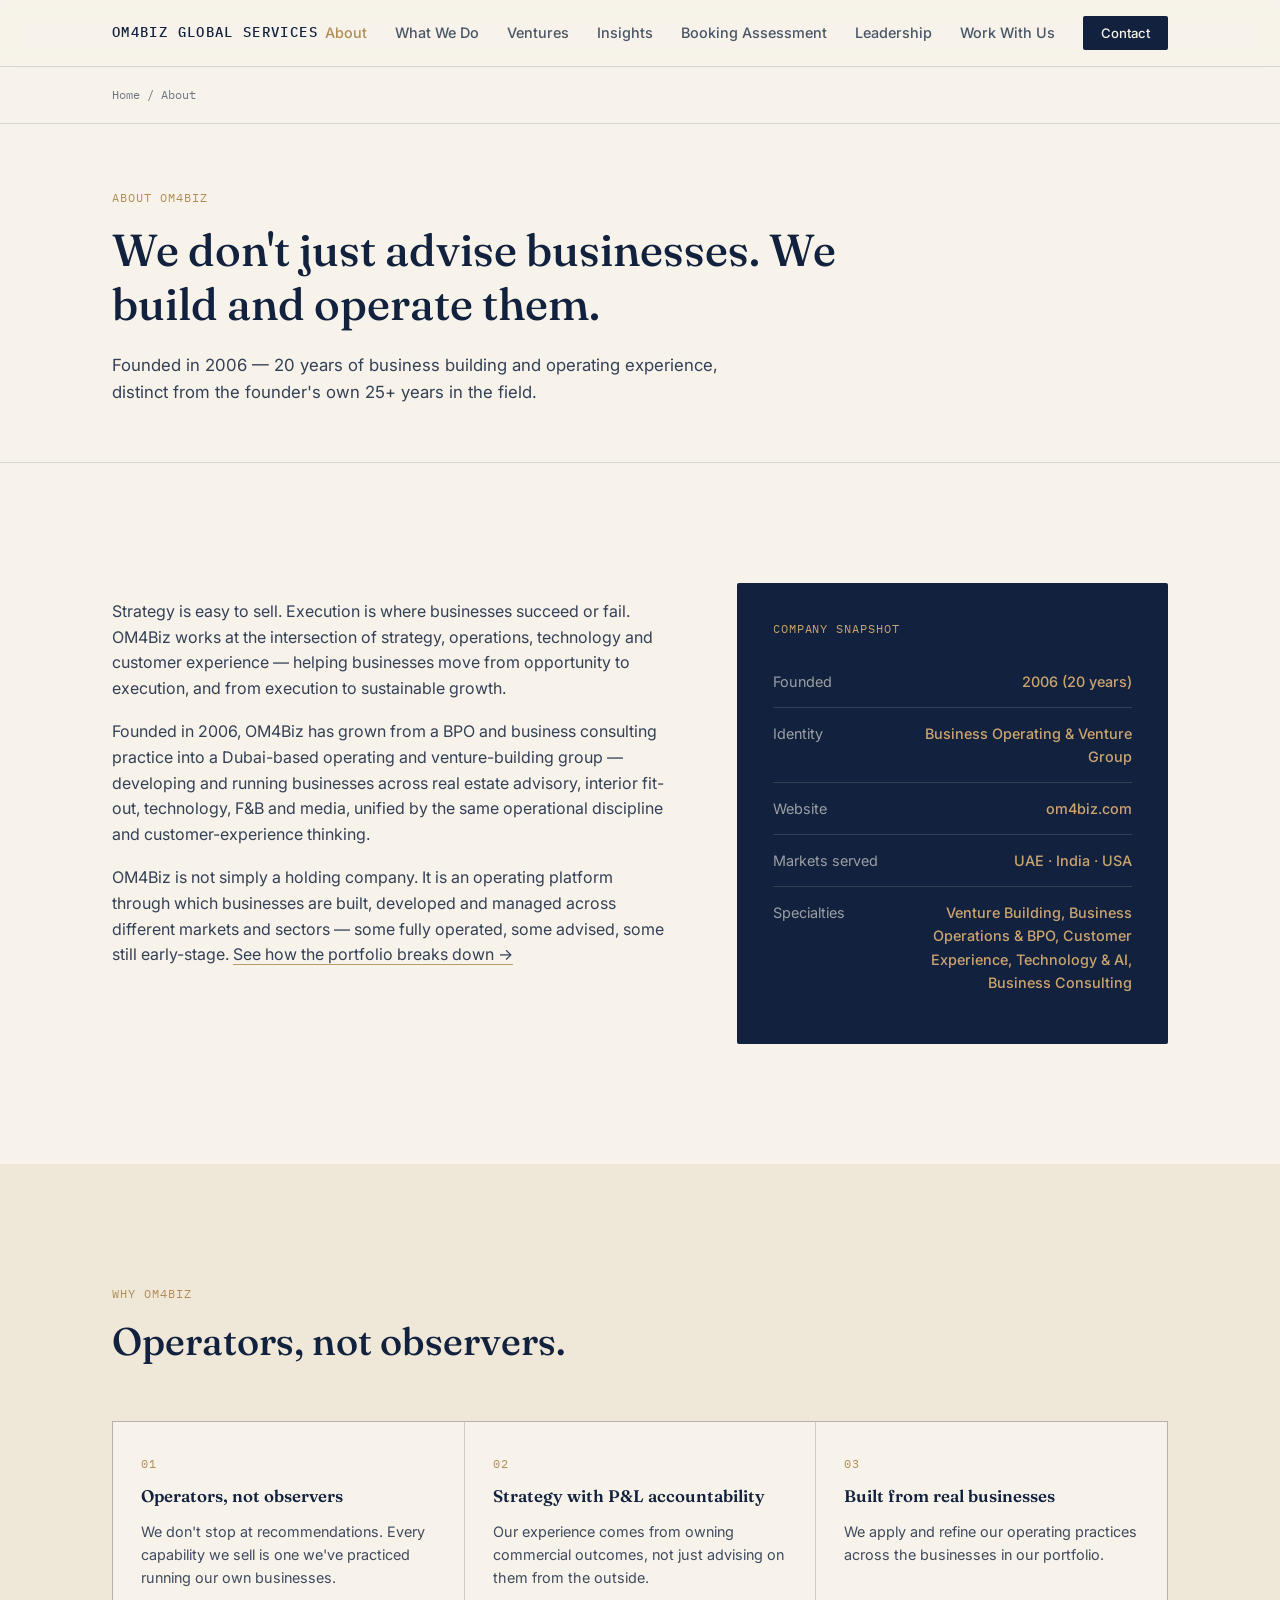
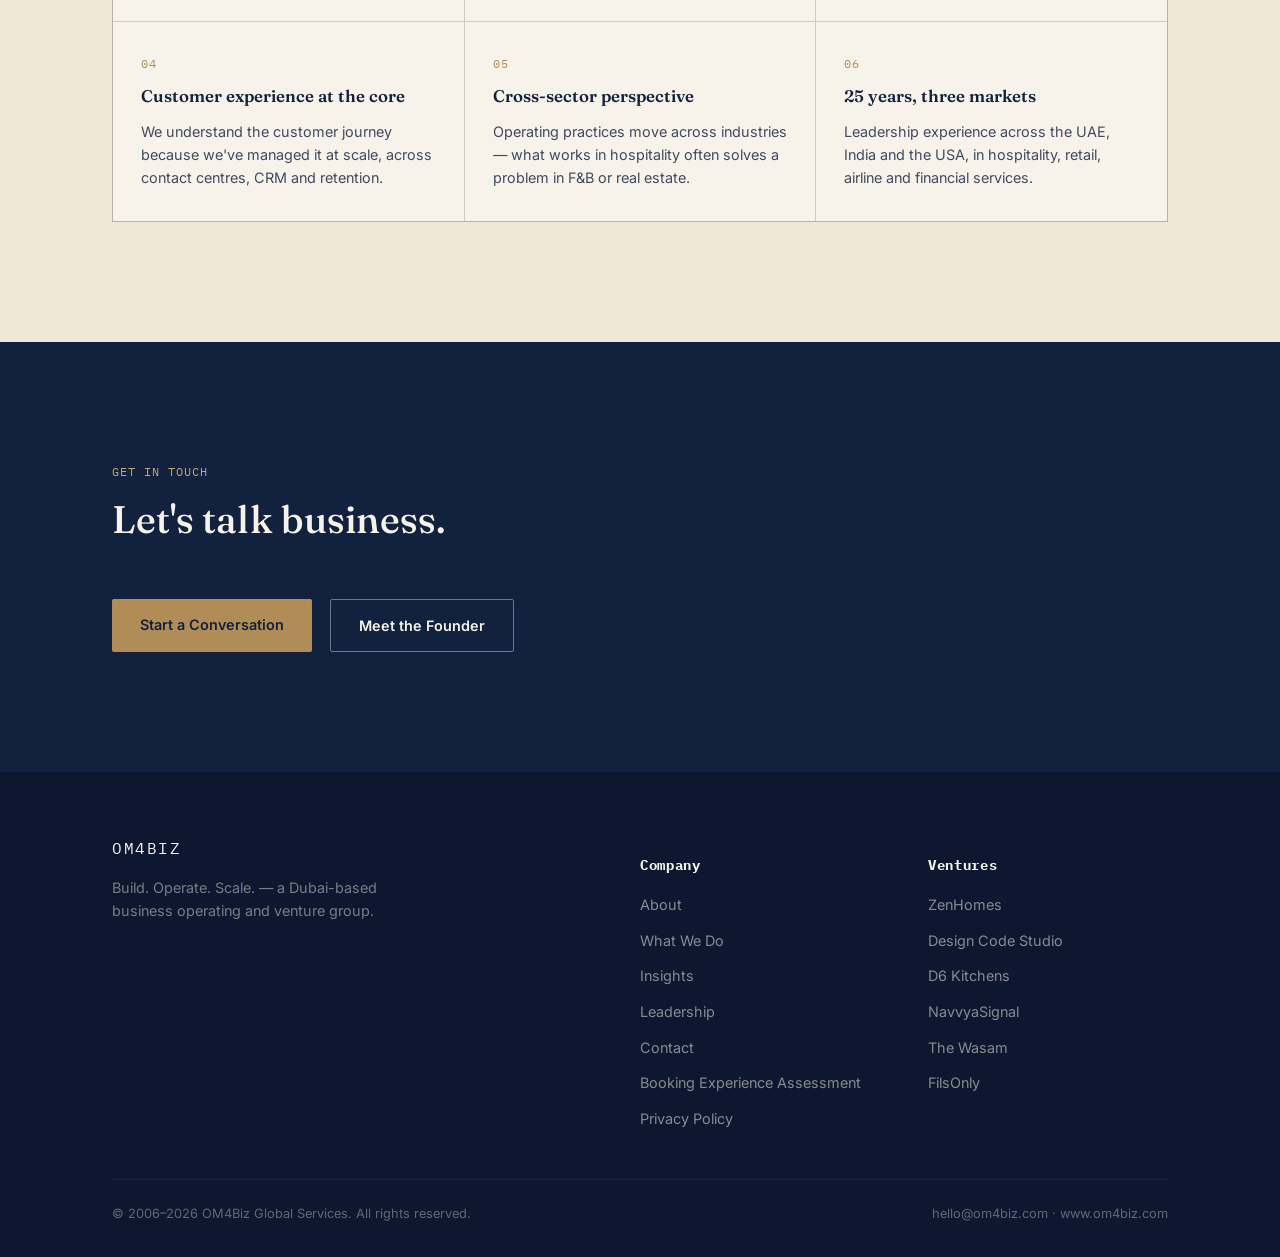
==== commit e51db282: "Refresh the OM4Biz portfolio and homepage" ====
--- a/about/index.html
+++ b/about/index.html
@@ -4,7 +4,7 @@
 <meta charset="UTF-8">
 <meta name="viewport" content="width=device-width, initial-scale=1.0">
 <title>About OM4Biz | Business Operating Group Dubai</title>
-<meta name="description" content="OM4Biz was built on 25+ years of operating, customer experience and P&L leadership across the UAE, India and USA — 20 years as a company, developing six businesses and ventures.">
+<meta name="description" content="OM4Biz was built on 25+ years of operating, customer experience and P&L leadership across the UAE, India and USA — 20 years as a company, building businesses and developing ventures.">
 <link rel="canonical" href="https://www.om4biz.com/about/">
 <link rel="alternate" type="application/rss+xml" title="OM4Biz Insights" href="https://www.om4biz.com/feed.xml">
 <meta property="og:title" content="About OM4Biz">
@@ -89,7 +89,7 @@
       <div class="why-card">
         <span class="mono">03</span>
         <h3>Built from real businesses</h3>
-        <p>Our portfolio is part of our operating laboratory — six businesses we test operating ideas against in real markets.</p>
+        <p>We apply and refine our operating practices across the businesses in our portfolio.</p>
       </div>
       <div class="why-card">
         <span class="mono">04</span>
